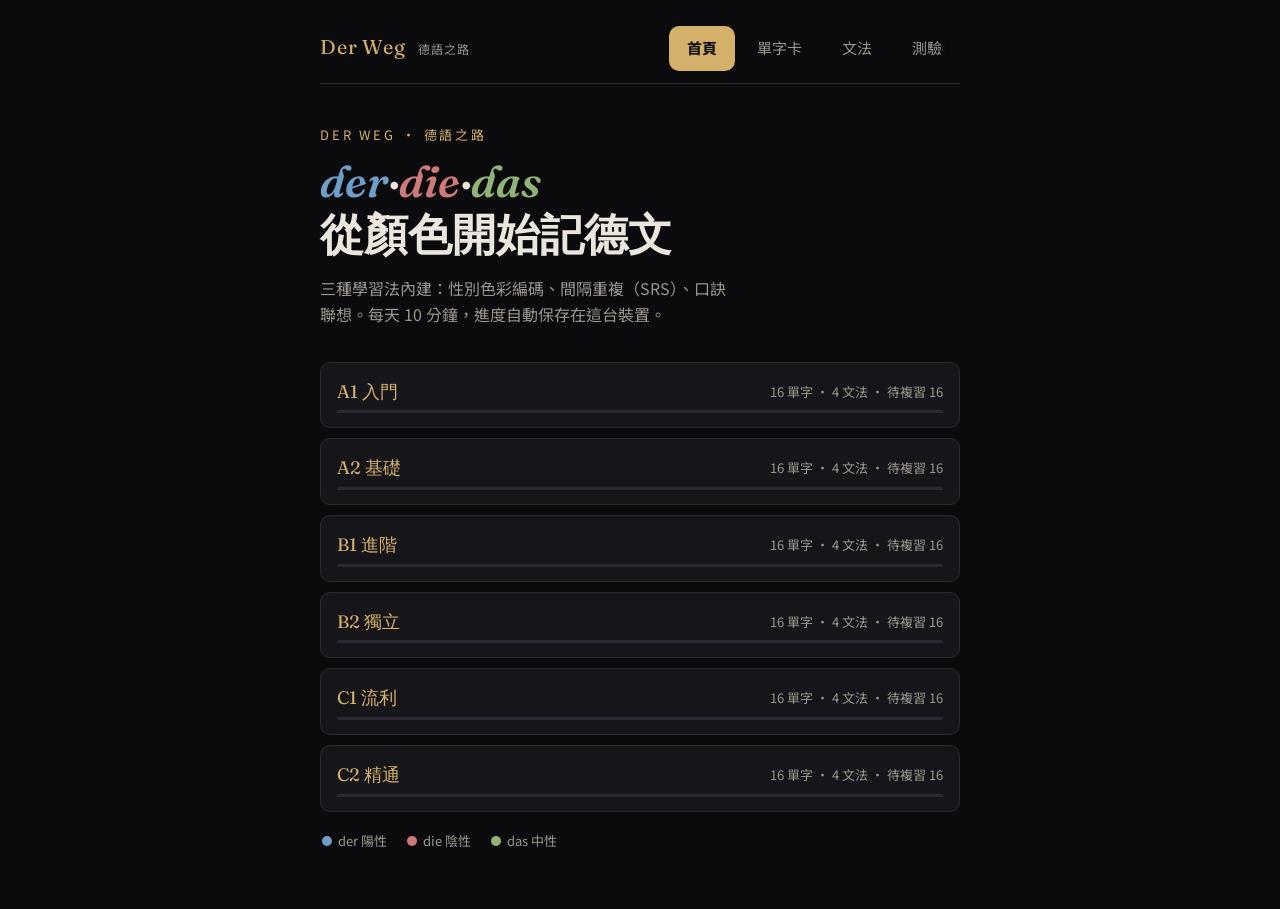
==== index.html @ d18fa8db "feat: MVP — A1-C2 vocab/grammar, SRS engine, ZenTheme UI (96 words, 24 grammar topics)" ====
<!DOCTYPE html>
<html lang="zh-Hant">
<head>
<meta charset="UTF-8">
<meta name="viewport" content="width=device-width, initial-scale=1.0">
<title>Der Weg — 德語之路 | A1–C2 單字文法學習</title>
<meta name="description" content="免費德語學習網站：A1 到 C2 全級別單字與文法，內建性別色彩記憶法、間隔重複複習與口訣聯想。繁體中文介面。">
<!-- 字型為漸進增強：載入失敗時 fallback 至系統字型，不阻斷功能 -->
<link rel="preconnect" href="https://fonts.googleapis.com">
<link href="https://fonts.googleapis.com/css2?family=Fraunces:ital,wght@0,400;0,600;1,400&family=Noto+Sans+TC:wght@400;700&display=swap" rel="stylesheet">
<link rel="stylesheet" href="css/zen.css">
</head>
<body>
<div class="wrap">
  <header class="top">
    <span class="brand">Der Weg <small>德語之路</small></span>
    <nav class="tabs" role="tablist" aria-label="主導覽">
      <button class="tab on" data-tab="home" role="tab" aria-selected="true">首頁</button>
      <button class="tab" data-tab="vocab" role="tab" aria-selected="false">單字卡</button>
      <button class="tab" data-tab="grammar" role="tab" aria-selected="false">文法</button>
      <button class="tab" data-tab="quiz" role="tab" aria-selected="false">測驗</button>
    </nav>
  </header>
  <main id="view"></main>
</div>
<script src="data/vocab.js"></script>
<script src="data/grammar.js"></script>
<script src="js/srs.js"></script>
<script src="js/app.js"></script>
</body>
</html>
---- css/zen.css ----
/* ============================================================
   zen.css — ZenTheme Design System
   換皮規則：只改 :root 內的 token，不動下方任何選擇器。
   對比檢核：本檔所有文字/背景組合 ≥ WCAG AA (4.5:1)。
   ============================================================ */
:root {
  /* -- ZenTheme tokens -- */
  --ink: #0b0b0d;            /* 底 */
  --panel: #16161a;          /* 卡片面 */
  --panel-2: #1d1d23;        /* 卡片面 hover */
  --line: #2a2a32;           /* 邊線 */
  --text: #eae6dd;           /* 主文字 */
  --muted: #9b968b;          /* 次文字 */
  --gold: #d4b06a;           /* 主識別 */
  --gold-dim: #8a744a;
  /* 性別色（同時是學習法與視覺識別） */
  --der: #6f9fc8;            /* 陽·藍 */
  --die: #cf7a7a;            /* 陰·紅 */
  --das: #8fb478;            /* 中·綠 */
  --ok: #8fb478;
  --bad: #cf7a7a;
  --radius: 10px;
  --font-display: "Fraunces", Georgia, "Noto Serif TC", serif;
  --font-body: "Noto Sans TC", system-ui, -apple-system, sans-serif;
}

* { box-sizing: border-box; }
html { -webkit-text-size-adjust: 100%; }
body {
  margin: 0; background: var(--ink); color: var(--text);
  font-family: var(--font-body); font-size: 16px; line-height: 1.65;
}
button { font: inherit; color: inherit; cursor: pointer; background: none; border: none; }
button:focus-visible, [tabindex]:focus-visible { outline: 2px solid var(--gold); outline-offset: 2px; }
@media (prefers-reduced-motion: reduce) { * { transition: none !important; animation: none !important; } }

/* -- Layout shell -- */
.wrap { max-width: 680px; margin: 0 auto; padding: 0 20px 96px; }
header.top {
  display: flex; align-items: baseline; justify-content: space-between;
  padding: 20px 0 12px; border-bottom: 1px solid var(--line);
}
.brand { font-family: var(--font-display); font-size: 20px; letter-spacing: .04em; color: var(--gold); }
.brand small { color: var(--muted); font-family: var(--font-body); font-size: 12px; margin-left: 8px; }

/* -- Tabs（底部固定，行動優先） -- */
nav.tabs {
  position: fixed; bottom: 0; left: 0; right: 0; z-index: 10;
  display: flex; justify-content: center; gap: 4px;
  background: color-mix(in srgb, var(--ink) 92%, transparent);
  backdrop-filter: blur(8px); border-top: 1px solid var(--line); padding: 8px;
}
.tab { padding: 10px 18px; border-radius: var(--radius); color: var(--muted); font-size: 15px; }
.tab.on { color: var(--ink); background: var(--gold); font-weight: 700; }

/* -- Hero -- */
.hero { padding: 40px 0 8px; }
.eyebrow { color: var(--gold); font-size: 13px; letter-spacing: .22em; text-transform: uppercase; margin: 0 0 10px; }
.hero h1 { font-family: var(--font-display); font-weight: 600; font-size: clamp(30px, 6vw, 44px); line-height: 1.2; margin: 0 0 14px; }
.hero h1 em { font-style: italic; }
.lede { color: var(--muted); max-width: 46ch; margin: 0; }

/* 性別色（文字使用提高亮度確保對比） */
.g-der { color: var(--der); } .g-die { color: var(--die); } .g-das { color: var(--das); }
.dot { display: inline-block; width: 10px; height: 10px; border-radius: 50%; margin-right: 6px; }
.dot.g-der { background: var(--der); } .dot.g-die { background: var(--die); } .dot.g-das { background: var(--das); }
.legend { display: flex; gap: 20px; color: var(--muted); font-size: 13px; padding: 18px 2px; }

/* -- 首頁級別列 -- */
.lrows { display: grid; gap: 10px; margin-top: 26px; }
.lrow {
  display: grid; grid-template-columns: 1fr auto; gap: 4px 12px; align-items: center;
  text-align: left; background: var(--panel); border: 1px solid var(--line);
  border-radius: var(--radius); padding: 14px 16px; transition: background .15s;
}
.lrow:hover { background: var(--panel-2); }
.lrow-name { font-family: var(--font-display); font-size: 18px; color: var(--gold); }
.lrow-meta { color: var(--muted); font-size: 13px; }
.bar { grid-column: 1 / -1; height: 3px; background: var(--line); border-radius: 2px; overflow: hidden; }
.bar-fill { display: block; height: 100%; background: var(--gold); }

/* -- 級別切換列 -- */
.levels { display: flex; flex-wrap: wrap; gap: 8px; padding: 18px 0 6px; }
.lv { padding: 7px 13px; border: 1px solid var(--line); border-radius: 999px; color: var(--muted); font-size: 13.5px; }
.lv.on { border-color: var(--gold); color: var(--gold); }

/* -- 單字卡 -- */
.counter { color: var(--muted); font-size: 13px; margin: 12px 2px 8px; }
.card {
  background: var(--panel); border: 1px solid var(--line); border-radius: var(--radius);
  padding: 34px 26px; min-height: 300px; display: flex; flex-direction: column;
  justify-content: center; text-align: center; gap: 12px;
}
.word { font-family: var(--font-display); font-size: clamp(26px, 5.5vw, 36px); font-weight: 600; }
.hint, .tap { color: var(--muted); font-size: 14px; }
.tap { text-align: center; margin-top: 14px; }
.zh { font-size: 20px; }
.pl { display: block; color: var(--muted); font-size: 13px; margin-top: 4px; }
.ex { color: var(--text); font-size: 15px; border-top: 1px solid var(--line); padding-top: 14px; margin: 6px 0 0; }
.ex span { color: var(--muted); font-size: 14px; }
.mn { color: var(--gold); font-size: 14px; margin: 0; }
.grades { display: grid; grid-template-columns: repeat(3, 1fr); gap: 10px; margin-top: 14px; }
.btn {
  background: var(--panel); border: 1px solid var(--line); border-radius: var(--radius);
  padding: 13px; font-size: 15.5px; transition: background .15s;
}
.btn:hover { background: var(--panel-2); }
.btn.g0 { border-color: var(--die); color: var(--die); }
.btn.g1 { border-color: var(--gold-dim); color: var(--gold); }
.btn.g2 { border-color: var(--das); color: var(--das); }
.done { text-align: center; padding: 52px 0; color: var(--muted); }
.done .btn { margin-top: 12px; }
.score { font-family: var(--font-display); font-size: 40px; color: var(--gold); margin: 0 0 6px; }

/* -- 文法 -- */
.topics { display: grid; gap: 10px; margin-top: 14px; }
.topic { background: var(--panel); border: 1px solid var(--line); border-radius: var(--radius); padding: 4px 18px; }
.topic summary {
  cursor: pointer; padding: 13px 0; font-family: var(--font-display);
  font-size: 17px; color: var(--gold); list-style: none;
}
.topic summary::-webkit-details-marker { display: none; }
.topic summary::before { content: "﹢ "; color: var(--muted); }
.topic[open] summary::before { content: "－ "; }
.topic .core { margin: 2px 0 8px; }
.topic ul { margin: 10px 0 16px; padding-left: 20px; color: var(--text); }
.topic li { margin: 6px 0; font-size: 15px; }
table { width: 100%; border-collapse: collapse; margin: 10px 0; font-size: 14.5px; }
th { text-align: left; color: var(--gold); font-weight: 600; border-bottom: 1px solid var(--gold-dim); padding: 8px 10px 8px 0; }
td { border-bottom: 1px solid var(--line); padding: 8px 10px 8px 0; vertical-align: top; }

/* -- 測驗 -- */
.quiz { display: grid; gap: 10px; margin-top: 8px; }
.quiz .word { text-align: center; padding: 22px 0 14px; }
.opt {
  background: var(--panel); border: 1px solid var(--line); border-radius: var(--radius);
  padding: 14px; text-align: left; font-size: 16px; transition: background .15s;
}
.opt:hover:not(:disabled) { background: var(--panel-2); }
.opt.right { border-color: var(--ok); color: var(--ok); }
.opt.wrong { border-color: var(--bad); color: var(--bad); }
.next { margin-top: 6px; border-color: var(--gold-dim); color: var(--gold); }

@media (min-width: 720px) {
  nav.tabs { position: static; border: none; background: none; justify-content: flex-start; padding: 6px 0 0; }
  .wrap { padding-bottom: 40px; }
}
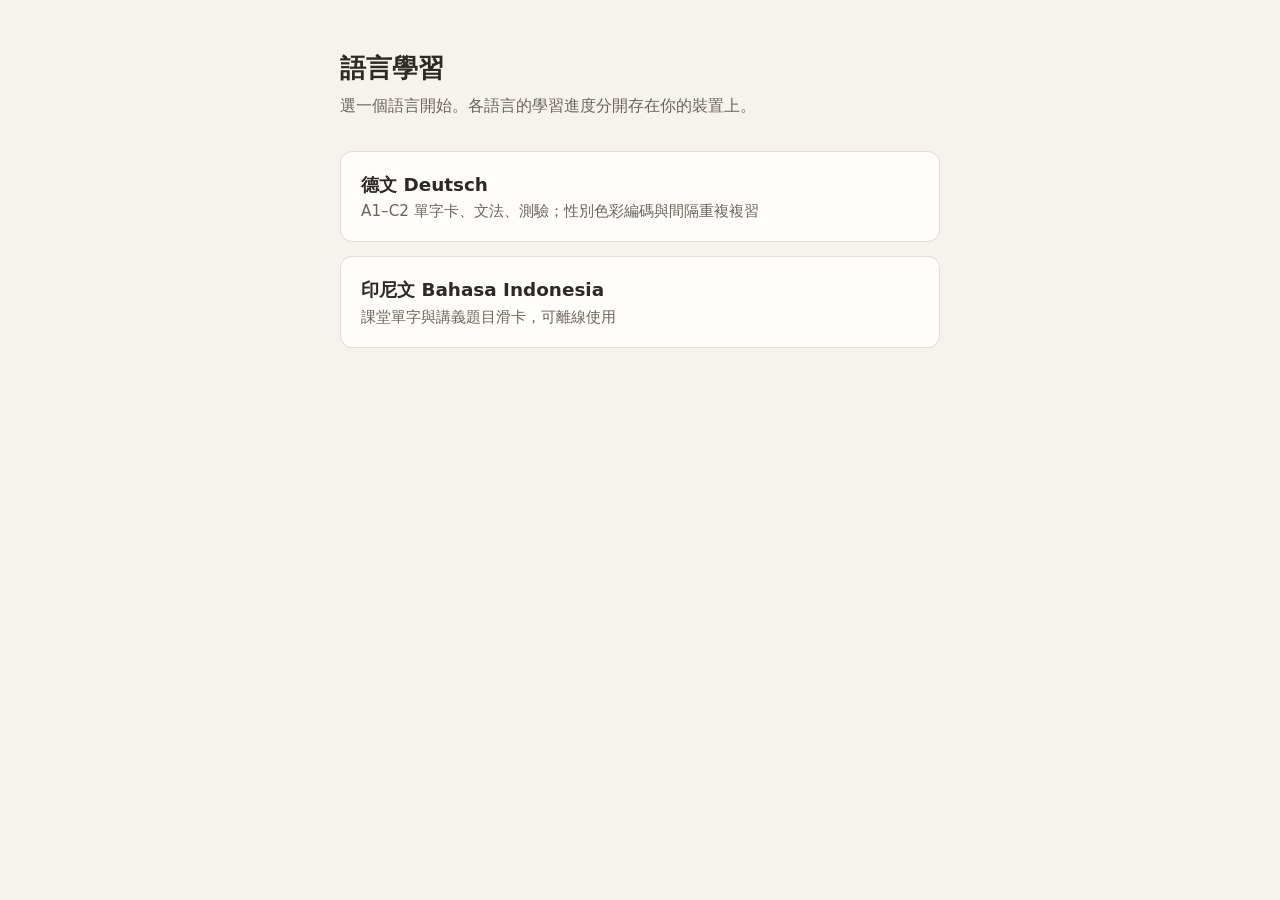
==== commit 2b5fbd75: "refactor: turn the German site into a multi-language hub Move the German site (index.html, css, js, " ====
--- a/index.html
+++ b/index.html
@@ -3,29 +3,35 @@
 <head>
 <meta charset="UTF-8">
 <meta name="viewport" content="width=device-width, initial-scale=1.0">
-<title>Der Weg — 德語之路 | A1–C2 單字文法學習</title>
-<meta name="description" content="免費德語學習網站：A1 到 C2 全級別單字與文法，內建性別色彩記憶法、間隔重複複習與口訣聯想。繁體中文介面。">
-<!-- 字型為漸進增強：載入失敗時 fallback 至系統字型，不阻斷功能 -->
-<link rel="preconnect" href="https://fonts.googleapis.com">
-<link href="https://fonts.googleapis.com/css2?family=Fraunces:ital,wght@0,400;0,600;1,400&family=Noto+Sans+TC:wght@400;700&display=swap" rel="stylesheet">
-<link rel="stylesheet" href="css/zen.css">
+<title>語言學習 | 德文・印尼文</title>
+<meta name="description" content="免費語言學習網站：德文 A1–C2 單字文法、印尼文課堂滑卡。繁體中文介面，進度只存在你的裝置。">
+<!-- Hub page only links to each language folder; each language keeps its own code, style and storage keys -->
+<style>
+  :root { --paper: #f6f3ee; --ink: #2d2a26; --muted: #6b645b; --line: #e2dcd2; --card: #fffdf9; }
+  * { box-sizing: border-box; }
+  body { margin: 0; background: var(--paper); color: var(--ink);
+         font-family: "Noto Sans TC", system-ui, -apple-system, "Microsoft JhengHei", sans-serif; line-height: 1.6; }
+  .wrap { max-width: 640px; margin: 0 auto; padding: 48px 20px; }
+  h1 { font-size: 1.6rem; margin: 0 0 4px; }
+  p.lead { color: var(--muted); margin: 0 0 32px; }
+  ul { list-style: none; padding: 0; margin: 0; display: grid; gap: 14px; }
+  a.lang { display: block; padding: 18px 20px; background: var(--card); border: 1px solid var(--line);
+           border-radius: 12px; color: inherit; text-decoration: none; }
+  a.lang:hover, a.lang:focus-visible { border-color: var(--ink); }
+  a.lang strong { font-size: 1.15rem; }
+  a.lang span { display: block; color: var(--muted); font-size: .95rem; }
+</style>
 </head>
 <body>
-<div class="wrap">
-  <header class="top">
-    <span class="brand">Der Weg <small>德語之路</small></span>
-    <nav class="tabs" role="tablist" aria-label="主導覽">
-      <button class="tab on" data-tab="home" role="tab" aria-selected="true">首頁</button>
-      <button class="tab" data-tab="vocab" role="tab" aria-selected="false">單字卡</button>
-      <button class="tab" data-tab="grammar" role="tab" aria-selected="false">文法</button>
-      <button class="tab" data-tab="quiz" role="tab" aria-selected="false">測驗</button>
-    </nav>
-  </header>
-  <main id="view"></main>
-</div>
-<script src="data/vocab.js"></script>
-<script src="data/grammar.js"></script>
-<script src="js/srs.js"></script>
-<script src="js/app.js"></script>
+<main class="wrap">
+  <h1>語言學習</h1>
+  <p class="lead">選一個語言開始。各語言的學習進度分開存在你的裝置上。</p>
+  <ul>
+    <li><a class="lang" href="german/"><strong>德文 Deutsch</strong>
+      <span>A1–C2 單字卡、文法、測驗；性別色彩編碼與間隔重複複習</span></a></li>
+    <li><a class="lang" href="indonesian/"><strong>印尼文 Bahasa Indonesia</strong>
+      <span>課堂單字與講義題目滑卡，可離線使用</span></a></li>
+  </ul>
+</main>
 </body>
 </html>
